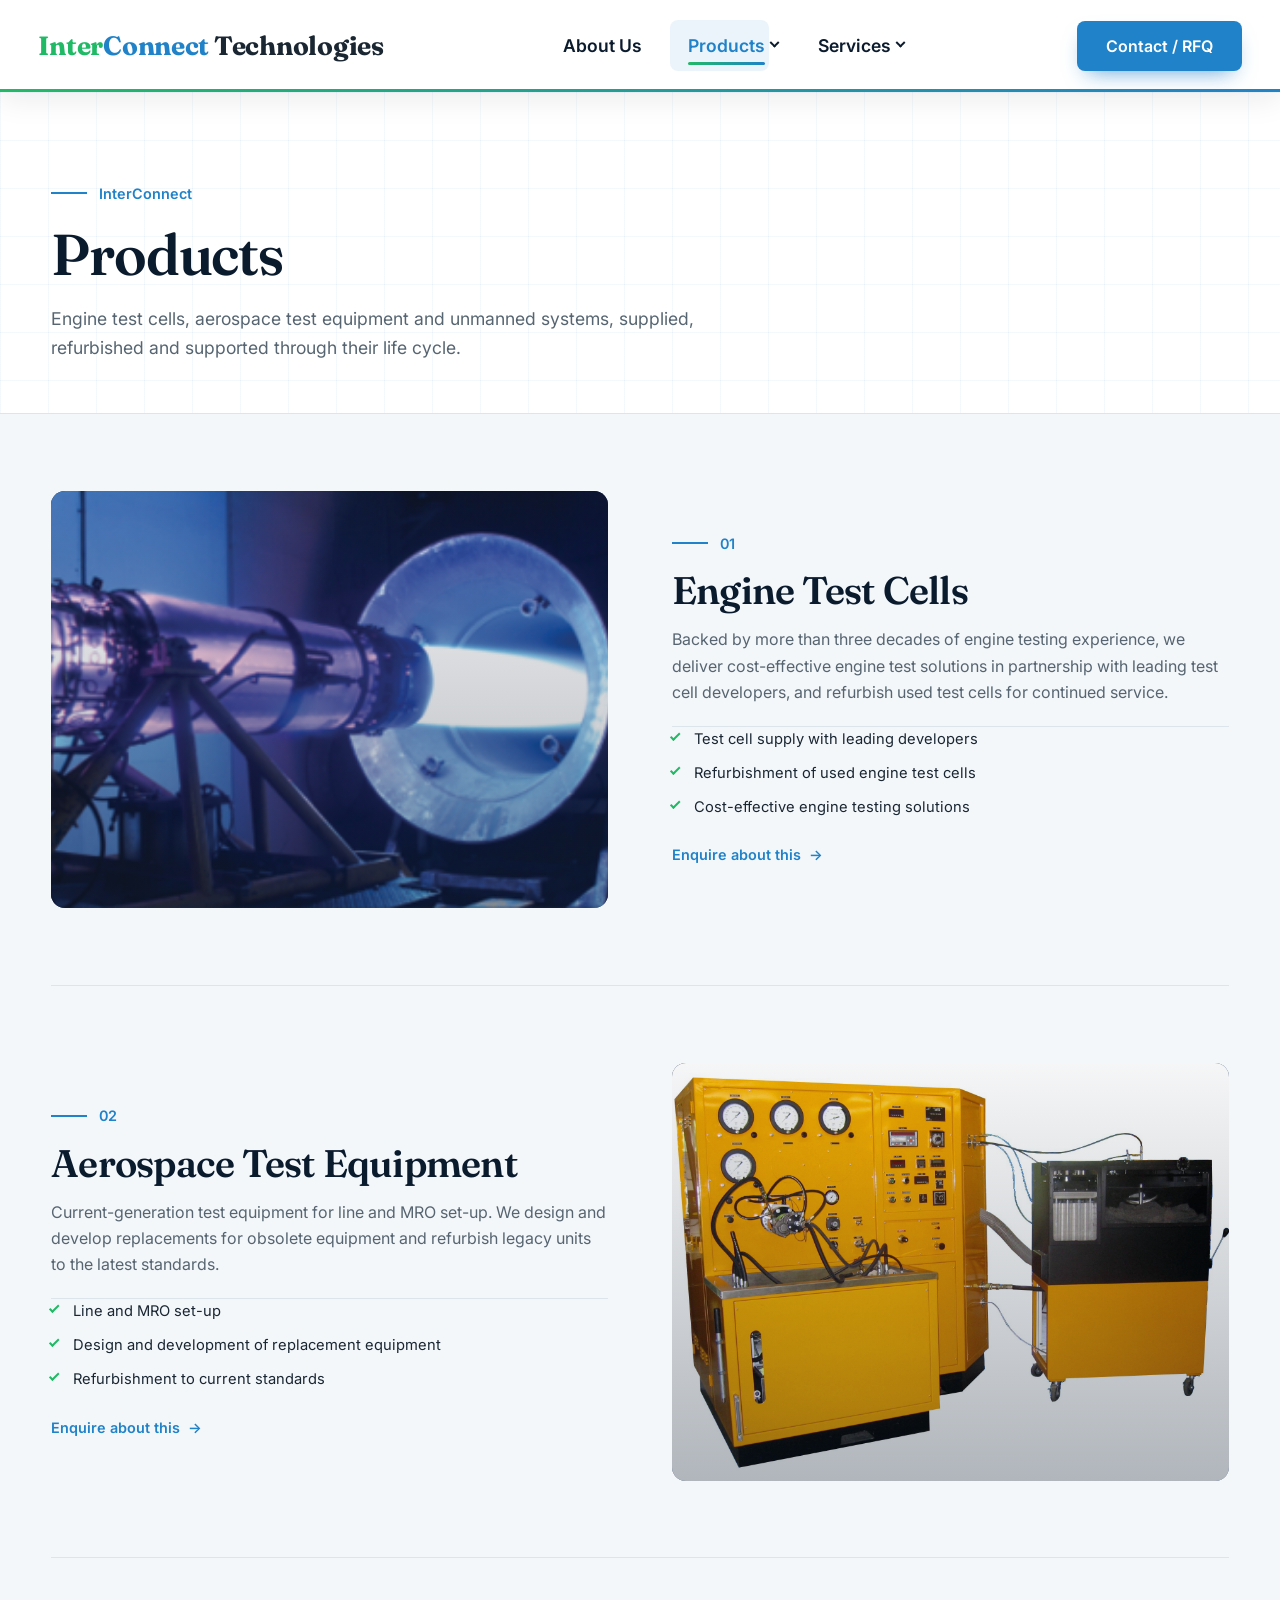
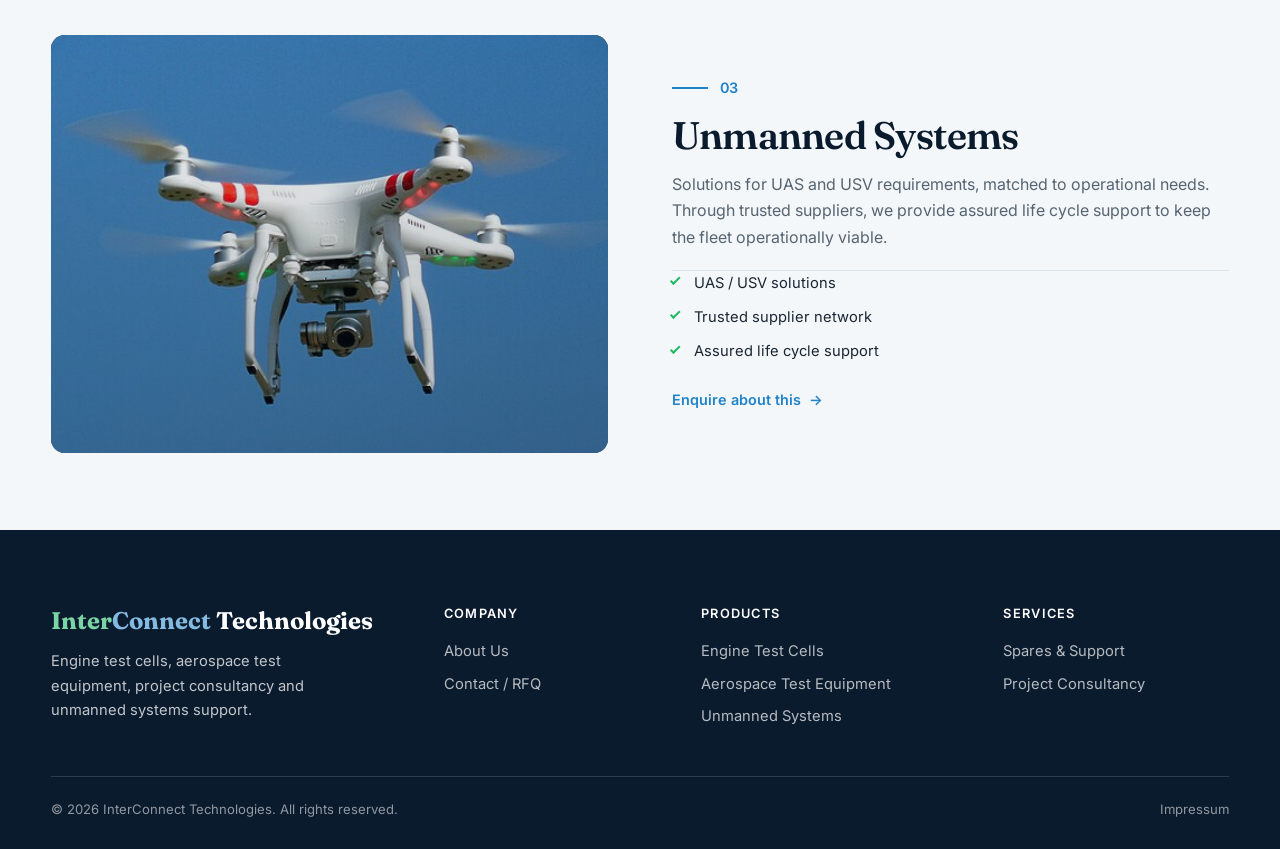
==== products.html @ e4dad448 "Initial commit" ====
<!DOCTYPE html>
<html lang="en">
<head>
    <meta charset="UTF-8">
    <meta name="viewport" content="width=device-width, initial-scale=1.0">
    <meta name="description" content="Engine test cells, aerospace test equipment and unmanned systems, supplied, refurbished and supported through their life cycle.">
    <meta name="theme-color" content="#2082c8">
    <title>Products | InterConnect Technologies</title>
    <script>document.documentElement.classList.add('js');</script>
    <link rel="preconnect" href="https://fonts.googleapis.com">
    <link rel="preconnect" href="https://fonts.gstatic.com" crossorigin>
    <link href="https://fonts.googleapis.com/css2?family=Fraunces:opsz,wght@9..144,500;9..144,600&family=Inter:wght@400;500;600;700&display=swap" rel="stylesheet">
    <link rel="stylesheet" href="css/style.css?v=15">
</head>
<body>
    <nav class="navbar" aria-label="Main">
        <div class="nav-container-full">
            <a href="index.html" class="logo-text"><span class="lg-i">Inter</span><span class="lg-c">Connect</span> Technologies</a>
            <ul class="nav-links" id="nav-links">
                <li><a href="about.html">About Us</a></li>
                <li class="has-sub"><a href="products.html" class="active" aria-current="page">Products</a><button class="sub-toggle" type="button" aria-expanded="false" aria-label="Products submenu"><i class="caret" aria-hidden="true"></i></button>
                    <ul class="sub-menu">
                        <li><a href="products.html#engine">Engine Test Cells</a></li>
                        <li><a href="products.html#equipment">Aerospace Test Equipment</a></li>
                        <li><a href="products.html#unmanned">Unmanned Systems</a></li>
                    </ul></li>
                <li class="has-sub"><a href="services.html">Services</a><button class="sub-toggle" type="button" aria-expanded="false" aria-label="Services submenu"><i class="caret" aria-hidden="true"></i></button>
                    <ul class="sub-menu">
                        <li><a href="services.html#spares">Spares &amp; Support</a></li>
                        <li><a href="services.html#consultancy">Project Consultancy</a></li>
                    </ul></li>
            </ul>
            <div class="nav-right"><a href="contact.html" class="btn btn-primary btn-nav">Contact / RFQ</a></div>
            <button class="nav-toggle" aria-label="Toggle menu" aria-expanded="false" aria-controls="nav-links"><span></span></button>
        </div>
    </nav>
    <header class="page-head"><div class="container">
        <p class="overline">InterConnect</p>
        <h1>Products</h1>
        <p>Engine test cells, aerospace test equipment and unmanned systems, supplied, refurbished and supported through their life cycle.</p>
    </div></header>
    <main>
    <section class="feature container reveal" id="engine">
        <div class="ph" data-label="Add image: Img/Engine Test Cell Pic 2.png"><img src="Img/Engine Test Cell Pic 2.png" alt="Engine Test Cells" onerror="this.style.display='none'"></div>
        <div>
            <p class="overline">01</p>
            <h2>Engine Test Cells</h2>
            <p>Backed by more than three decades of engine testing experience, we deliver cost-effective engine test solutions in partnership with leading test cell developers, and refurbish used test cells for continued service.</p>
            <ul class="card-list"><li>Test cell supply with leading developers</li><li>Refurbishment of used engine test cells</li><li>Cost-effective engine testing solutions</li></ul>
            <a class="card-link" href="contact.html?type=requirement&amp;area=Engine%20Test%20Cells">Enquire about this <span aria-hidden="true">&rarr;</span></a>
        </div>
    </section>
    <section class="feature container reveal" id="equipment">
        <div class="ph" data-label="Add image: Img/Fuel Tester- Staley.jpg"><img src="Img/Fuel Tester- Staley.jpg" alt="Aerospace Test Equipment" onerror="this.style.display='none'"></div>
        <div>
            <p class="overline">02</p>
            <h2>Aerospace Test Equipment</h2>
            <p>Current-generation test equipment for line and MRO set-up. We design and develop replacements for obsolete equipment and refurbish legacy units to the latest standards.</p>
            <ul class="card-list"><li>Line and MRO set-up</li><li>Design and development of replacement equipment</li><li>Refurbishment to current standards</li></ul>
            <a class="card-link" href="contact.html?type=requirement&amp;area=Aerospace%20Test%20Equipment">Enquire about this <span aria-hidden="true">&rarr;</span></a>
        </div>
    </section>
    <section class="feature container reveal" id="unmanned">
        <div class="ph" data-label="Add image: Img/Spying_quadcopter_(cropped).jpg"><img src="Img/Spying_quadcopter_(cropped).jpg" alt="Unmanned Systems" onerror="this.style.display='none'"></div>
        <div>
            <p class="overline">03</p>
            <h2>Unmanned Systems</h2>
            <p>Solutions for UAS and USV requirements, matched to operational needs. Through trusted suppliers, we provide assured life cycle support to keep the fleet operationally viable.</p>
            <ul class="card-list"><li>UAS / USV solutions</li><li>Trusted supplier network</li><li>Assured life cycle support</li></ul>
            <a class="card-link" href="contact.html?type=requirement&amp;area=Unmanned%20Systems%20%26%20Life%20Cycle">Enquire about this <span aria-hidden="true">&rarr;</span></a>
        </div>
    </section>
    </main>
    <footer class="site-footer">
        <div class="container foot-grid">
            <div class="foot-brand">
                <div class="footer-logo"><span class="lg-i">Inter</span><span class="lg-c">Connect</span> Technologies</div>
                <p>Engine test cells, aerospace test equipment, project consultancy and unmanned systems support.</p>
            </div>
            <div><h4>Company</h4><a href="about.html">About Us</a><a href="contact.html">Contact / RFQ</a></div>
            <div><h4>Products</h4><a href="products.html#engine">Engine Test Cells</a><a href="products.html#equipment">Aerospace Test Equipment</a><a href="products.html#unmanned">Unmanned Systems</a></div>
            <div><h4>Services</h4><a href="services.html#spares">Spares &amp; Support</a><a href="services.html#consultancy">Project Consultancy</a></div>
        </div>
        <div class="container foot-base">
            <p class="copyright">&copy; <span id="year"></span> InterConnect Technologies. All rights reserved.</p>
            <a href="#">Impressum</a>
        </div>
    </footer>
    <script src="js/script.js?v=8"></script>
</body>
</html>
---- css/style.css ----
:root {
  --teal: #2082c8;
  --green: #20ba66;
  --green-lt: #79d5a3;
  --blue-lt: #84bae0;
  --teal-dark: #175d90;
  --ink: #0b1b2e;
  --ink-2: #1b3550;
  --text: #1a2733;
  --muted: #566571;
  --line: #dde5ec;
  --paper: #f4f7fa;
  --white: #fff;
  --ease: cubic-bezier(.2, .7, .2, 1);
  --nav-h: 84px;
}
*, *::before, *::after { margin: 0; padding: 0; box-sizing: border-box; }
html { scroll-behavior: smooth; }
body {
  font-family: 'Inter', system-ui, sans-serif;
  color: var(--text); background: var(--paper);
  line-height: 1.65; overflow-x: hidden; -webkit-font-smoothing: antialiased;
}
h1, h2, h3 { font-family: 'Fraunces', Georgia, serif; font-weight: 600; line-height: 1.12; letter-spacing: -.02em; }
img { max-width: 100%; display: block; }
a { color: inherit; }
:focus-visible { outline: 2px solid var(--teal); outline-offset: 3px; border-radius: 4px; }
[id] { scroll-margin-top: calc(var(--nav-h) + 16px); }
.container { width: min(92%, 1240px); margin-inline: auto; }
.text-center { text-align: center; }
.justify-center { justify-content: center; }

/* Loader (pure CSS exit, works without JS) */
#startup-loader {
  position: fixed; inset: 0; z-index: 9999; background: var(--ink);
  display: grid; place-items: center;
  animation: loaderOut .7s var(--ease) 1.5s forwards;
}
.loader-content { text-align: center; padding: 0 20px; }
.loader-logo { font-size: clamp(1.5rem, 4vw, 2.1rem); color: #fff; margin-bottom: 22px; animation: fadeIn .8s ease both; }
.loader-logo span { color: #84bae0; }
.progress-bar { width: min(220px, 60vw); height: 2px; background: rgba(255,255,255,.15); margin: 0 auto; overflow: hidden; }
.progress { height: 100%; width: 0; background: #84bae0; animation: load 1.4s var(--ease) forwards; }
@keyframes load { to { width: 100%; } }
@keyframes loaderOut { to { opacity: 0; visibility: hidden; } }
@keyframes fadeIn { from { opacity: 0; } to { opacity: 1; } }
@keyframes rise { from { opacity: 0; transform: translateY(28px); } to { opacity: 1; transform: none; } }

/* Hero load sequence: the one orchestrated moment */
.rise { opacity: 0; animation: rise .9s var(--ease) forwards; animation-delay: calc(.1s + var(--d, 0s)); }
.navbar.rise { animation-name: fadeIn; }

/* Scroll reveal */
.js .reveal { opacity: 0; transform: translateY(24px); transition: opacity .8s var(--ease), transform .8s var(--ease); }
.js .reveal.active { opacity: 1; transform: none; }
.js .reveal.delay-1 { transition-delay: .12s; }

/* Buttons */
.btn {
  display: inline-flex; align-items: center; justify-content: center; gap: 8px;
  padding: 13px 26px; font: 600 .92rem 'Inter', sans-serif; text-decoration: none;
  border-radius: 8px; border: 1px solid transparent; cursor: pointer;
  transition: background .25s, color .25s, border-color .25s, transform .25s var(--ease);
}
.btn:hover { transform: translateY(-2px); }
.btn-primary { background: var(--teal); color: #fff; }
.btn-primary:hover { background: var(--teal-dark); }
.btn-secondary { background: transparent; color: var(--ink); border-color: #b9c5d0; }
.btn-secondary:hover { border-color: var(--teal); color: var(--teal); }
.btn-light { background: #fff; color: var(--ink); }
.btn-light:hover { background: #e8f2f9; }
.btn-ghost { background: transparent; color: #fff; border-color: rgba(255,255,255,.4); }
.btn-ghost:hover { border-color: #fff; }

/* Navbar */
.navbar {
  position: sticky; top: 0; z-index: 100; height: var(--nav-h);
  background: rgba(255,255,255,.82); backdrop-filter: saturate(160%) blur(14px);
  -webkit-backdrop-filter: saturate(160%) blur(14px);
  border-bottom: 1px solid transparent; transition: border-color .3s, box-shadow .3s;
}
.navbar.scrolled { border-color: var(--line); box-shadow: 0 6px 24px rgba(11,27,46,.06); }
.nav-container-full { height: 100%; display: flex; align-items: center; justify-content: space-between; gap: 24px; padding: 0 clamp(20px, 3vw, 44px); }
.logo-text { font: 700 1.65rem 'Fraunces', Georgia, serif; text-decoration: none; letter-spacing: -.01em; white-space: nowrap; }
.logo-accent { color: var(--teal); }
.nav-links { display: flex; list-style: none; gap: 4px; }
.nav-links a {
  display: block; padding: 8px 14px; font-size: .88rem; font-weight: 500; color: var(--muted);
  text-decoration: none; border-radius: 8px; position: relative; white-space: nowrap; transition: color .25s, background .25s;
}
.nav-links a:hover { color: var(--ink); background: rgba(32,130,200,.07); }
.nav-links a.active { color: var(--teal); }
.nav-links a.active::after { content: ""; position: absolute; left: 14px; right: 14px; bottom: 2px; height: 2px; background: var(--teal); border-radius: 2px; }
.btn-nav { padding: 10px 20px; font-size: .85rem; white-space: nowrap; }
.nav-toggle { display: none; width: 44px; height: 44px; background: none; border: 1px solid var(--line); border-radius: 8px; cursor: pointer; place-items: center; }
.nav-toggle span, .nav-toggle span::before, .nav-toggle span::after { display: block; width: 18px; height: 2px; background: var(--ink); border-radius: 2px; transition: transform .3s var(--ease), background .3s; }
.nav-toggle span { position: relative; }
.nav-toggle span::before, .nav-toggle span::after { content: ""; position: absolute; left: 0; }
.nav-toggle span::before { top: -6px; }
.nav-toggle span::after { top: 6px; }
.nav-toggle[aria-expanded="true"] span { background: transparent; }
.nav-toggle[aria-expanded="true"] span::before { transform: translateY(6px) rotate(45deg); }
.nav-toggle[aria-expanded="true"] span::after { transform: translateY(-6px) rotate(-45deg); }

/* Image placeholders (a real image covers them once added) */
.ph { position: relative; overflow: hidden; background: linear-gradient(135deg, #0d1e33, #1d3f63); }
.ph::before {
  content: attr(data-label); position: absolute; inset: 0; display: grid; place-items: center; padding: 16px;
  color: rgba(255,255,255,.5); font-size: .8rem; text-align: center;
  background-image: linear-gradient(rgba(255,255,255,.06) 1px, transparent 1px), linear-gradient(90deg, rgba(255,255,255,.06) 1px, transparent 1px);
  background-size: 32px 32px;
}
.ph img { position: absolute; inset: 0; width: 100%; height: 100%; object-fit: cover; transition: transform .8s var(--ease); }

/* Hero */
.hero {
  padding: clamp(48px, 7vw, 100px) 0 clamp(56px, 8vw, 110px);
  background:
    linear-gradient(rgba(32,130,200,.05) 1px, transparent 1px) 0 0 / 48px 48px,
    linear-gradient(90deg, rgba(32,130,200,.05) 1px, transparent 1px) 0 0 / 48px 48px,
    var(--white);
  border-bottom: 1px solid var(--line);
}
.hero-split { display: grid; grid-template-columns: 1.05fr .95fr; gap: clamp(32px, 5vw, 80px); align-items: center; }
.overline { color: var(--teal); font-size: .9rem; font-weight: 600; margin-bottom: 18px; display: flex; align-items: center; gap: 12px; }
.overline::before { content: ""; width: 36px; height: 2px; background: var(--teal); }
.hero-text h1 { font-size: clamp(2.3rem, 1.1rem + 3.6vw, 3.8rem); color: var(--ink); margin-bottom: 24px; }
.hero-desc { font-size: clamp(1.02rem, .95rem + .3vw, 1.2rem); color: var(--muted); max-width: 54ch; margin-bottom: 28px; }
.stats-grid { display: grid; grid-template-columns: 1fr 1fr; border: 1px solid var(--line); border-radius: 12px; background: rgba(255,255,255,.8); margin-bottom: 40px; max-width: 520px; }
.stat-item { padding: 20px 24px; }
.stat-item + .stat-item { border-left: 1px solid var(--line); }
.stat-number { display: block; font: 600 2.2rem/1 'Fraunces', Georgia, serif; color: var(--teal); margin-bottom: 8px; }
.stat-number small { font: 500 .95rem 'Inter', sans-serif; color: var(--muted); margin-left: 4px; }
.stat-text { font-size: .88rem; color: var(--muted); line-height: 1.4; display: block; }
.hero-tagline { color: var(--teal); font-weight: 600; font-size: .95rem; margin-bottom: 16px; }
.hero-points { list-style: none; display: grid; gap: 14px; max-width: 58ch; margin-bottom: 40px; font-size: .96rem; line-height: 1.55; color: var(--text); }
.hero-points li { position: relative; padding-left: 22px; }
.hero-points li::before { content: ""; position: absolute; left: 1px; top: .62em; width: 6px; height: 6px; border-top: 2px solid var(--teal); border-right: 2px solid var(--teal); transform: rotate(45deg); }
.hero-cta { display: flex; flex-wrap: wrap; gap: 12px; }

.hero-img-wrapper { aspect-ratio: 4 / 4.4; border-radius: 6px; box-shadow: 0 30px 60px -20px rgba(11,27,46,.35); }
.hero-img-wrapper::after { /* offset outline frame */
  content: ""; position: absolute; inset: 14px; border: 1px solid rgba(255,255,255,.35); border-radius: 2px; pointer-events: none; z-index: 2;
}
.hero-img-wrapper:hover img { transform: scale(1.04); }
.img-overlay-badge {
  position: absolute; left: 28px; bottom: 28px; z-index: 3; padding: 8px 14px; border-radius: 6px;
  background: rgba(11,27,46,.8); backdrop-filter: blur(8px); color: #fff; font-size: .82rem; font-weight: 500;
}

/* Business areas */
.business-areas { padding: clamp(64px, 9vw, 120px) 0; }
.section-header { max-width: 720px; margin-bottom: clamp(36px, 5vw, 64px); }
.section-header h2 { font-size: clamp(1.9rem, 1.2rem + 2.4vw, 3rem); color: var(--ink); margin-bottom: 18px; }
.section-header p { color: var(--muted); font-size: 1.05rem; max-width: 62ch; }

.card-grid { display: grid; grid-template-columns: repeat(auto-fit, minmax(min(100%, 420px), 1fr)); gap: clamp(20px, 2.4vw, 32px); }
.card {
  background: var(--white); border: 1px solid var(--line); border-radius: 14px; overflow: hidden;
  display: flex; flex-direction: column;
  transition: transform .45s var(--ease), box-shadow .45s var(--ease), border-color .3s;
}
.card:hover { transform: translateY(-8px); box-shadow: 0 28px 50px -22px rgba(11,27,46,.28); border-color: rgba(32,130,200,.35); }
.card .ph { aspect-ratio: 16 / 9; }
.card:hover .ph img { transform: scale(1.06); }
.card-body { padding: clamp(24px, 3vw, 36px); display: flex; flex-direction: column; flex-grow: 1; }
.card-top { display: flex; justify-content: space-between; align-items: center; margin-bottom: 18px; }
.card .icon { width: 44px; height: 44px; display: grid; place-items: center; border-radius: 10px; background: rgba(32,130,200,.09); color: var(--teal); font-size: 1.3rem; }
.card .arrow { color: var(--muted); font-size: 1.3rem; transition: transform .35s var(--ease), color .3s; }
.card:hover .arrow { transform: translateX(6px); color: var(--teal); }
.card h3 { font-size: 1.45rem; margin-bottom: 12px; color: var(--ink); }
.card p { color: var(--muted); font-size: .98rem; }

.card-list { margin-top: auto; padding-top: 20px; list-style: none; display: grid; gap: 8px; color: #fff; font-size: .92rem; }
.card-list li { position: relative; padding-left: 22px; }
.card-list li::before { content: ""; position: absolute; left: 0; top: .55em; width: 10px; height: 5px; border-left: 2px solid #fff; border-bottom: 2px solid #fff; transform: rotate(-45deg) translateY(-50%); }

/* Team */
.team-section { padding: clamp(64px, 8vw, 110px) 0; background: var(--white); border-block: 1px solid var(--line); }
.team-section h2 { font-size: clamp(1.9rem, 1.2rem + 2vw, 2.6rem); color: var(--ink); text-align: center; margin-bottom: clamp(32px, 4vw, 56px); }
.team-grid { display: grid; grid-template-columns: repeat(auto-fit, minmax(min(100%, 340px), 1fr)); gap: 24px; max-width: 900px; margin: 0 auto; }
.team-member { padding: 32px; border: 1px solid var(--line); border-radius: 14px; background: var(--paper); transition: border-color .3s, transform .4s var(--ease); }
.team-member:hover { border-color: rgba(32,130,200,.4); transform: translateY(-4px); }
.avatar { width: 64px; height: 64px; border-radius: 50%; display: grid; place-items: center; margin-bottom: 20px; background: var(--ink); color: #fff; font: 600 1.2rem 'Fraunces', Georgia, serif; }
.team-member h3 { font-size: 1.35rem; color: var(--ink); }
.team-member h4 { font: 600 .92rem 'Inter', sans-serif; color: var(--teal); margin: 4px 0 14px; letter-spacing: 0; }
.team-member p { color: var(--muted); font-size: .96rem; }

/* Bottom CTA */
.bottom-cta { padding: clamp(56px, 8vw, 110px) 0; }
.cta-panel {
  background: var(--ink); color: #fff; border-radius: 20px; padding: clamp(40px, 7vw, 88px) clamp(24px, 5vw, 64px);
  position: relative; overflow: hidden;
}
.cta-panel::before { content: ""; position: absolute; width: 520px; height: 520px; right: -160px; top: -200px; border-radius: 50%; border: 1px solid rgba(132,186,224,.25); box-shadow: 0 0 0 60px rgba(132,186,224,.04), 0 0 0 120px rgba(132,186,224,.03); }
.cta-panel > * { position: relative; }
.bottom-cta h2 { font-size: clamp(1.9rem, 1.2rem + 2.8vw, 3.2rem); margin-bottom: 20px; }
.bottom-cta p { max-width: 60ch; margin: 0 auto 36px; color: rgba(255,255,255,.72); font-size: 1.05rem; }

/* Footer */
footer { padding: 36px 0; background: var(--white); border-top: 1px solid var(--line); }
.footer-content { display: flex; flex-wrap: wrap; justify-content: space-between; align-items: center; gap: 20px; }
.footer-logo { font: 700 1.1rem 'Fraunces', Georgia, serif; margin-bottom: 6px; }
.copyright { font-size: .82rem; color: var(--muted); }
.footer-right { display: flex; gap: 24px; }
.footer-right a { font-size: .85rem; font-weight: 500; color: var(--muted); text-decoration: none; transition: color .25s; }
.footer-right a:hover { color: var(--teal); }

/* Responsive */
@media (max-width: 1120px) {
  .nav-toggle { display: grid; }
  .nav-right { display: none; }
  .nav-container-full { justify-content: space-between; }
  .nav-links {
    position: absolute; top: var(--nav-h); left: 0; right: 0; flex-direction: column; gap: 2px; padding: 12px 20px 20px;
    background: rgba(255,255,255,.98); border-bottom: 1px solid var(--line); box-shadow: 0 20px 30px rgba(11,27,46,.08);
    opacity: 0; visibility: hidden; transform: translateY(-8px); transition: opacity .3s, transform .3s var(--ease), visibility .3s;
  }
  .nav-links.open { opacity: 1; visibility: visible; transform: none; }
  .nav-links a { padding: 14px 12px; font-size: 1rem; }
  .nav-links a.active::after { display: none; }
  .nav-links a.active { background: rgba(32,130,200,.08); }
}
@media (max-width: 900px) {
  .hero-split { grid-template-columns: 1fr; }
  .hero-img-wrapper { aspect-ratio: 16 / 11; }
}
@media (max-width: 520px) {
  .stat-item { padding: 16px; }
  .stat-number { font-size: 1.8rem; }
  .hero-cta .btn, .cta-panel .btn { width: 100%; }
  .footer-content { flex-direction: column; align-items: flex-start; }
}
@media (prefers-reduced-motion: reduce) {
  *, *::before, *::after { animation-duration: .01ms !important; animation-delay: 0s !important; transition-duration: .01ms !important; scroll-behavior: auto !important; }
}
/* Contact / RFQ page */
.contact-page { padding: clamp(40px, 6vw, 88px) 0 clamp(56px, 8vw, 110px); background: linear-gradient(rgba(32,130,200,.05) 1px, transparent 1px) 0 0 / 48px 48px, linear-gradient(90deg, rgba(32,130,200,.05) 1px, transparent 1px) 0 0 / 48px 48px, var(--white); }
.contact-wrap { display: grid; grid-template-columns: .8fr 1.2fr; gap: clamp(28px, 5vw, 72px); align-items: start; }
.contact-intro { position: sticky; top: calc(var(--nav-h) + 32px); }
.contact-intro h1 { font-size: clamp(2rem, 1.2rem + 2.8vw, 3.1rem); color: var(--ink); margin-bottom: 20px; }
.contact-intro p { color: var(--muted); margin-bottom: 20px; max-width: 46ch; }
.contact-intro .hero-points { margin-bottom: 0; }
.form-card { background: var(--white); border: 1px solid var(--line); border-radius: 16px; padding: clamp(22px, 4vw, 40px); box-shadow: 0 30px 60px -30px rgba(11,27,46,.25); }
.type-switch { display: grid; grid-template-columns: 1fr 1fr; gap: 6px; padding: 5px; background: var(--paper); border: 1px solid var(--line); border-radius: 10px; margin-bottom: 26px; }
.type-switch input { position: absolute; opacity: 0; pointer-events: none; }
.type-switch label { text-align: center; padding: 11px 8px; border-radius: 7px; font-weight: 600; font-size: .9rem; color: var(--muted); cursor: pointer; transition: background .25s, color .25s; }
.type-switch input:checked + label { background: var(--teal); color: #fff; }
.type-switch input:focus-visible + label { outline: 2px solid var(--teal); outline-offset: 2px; }
.form-grid { display: grid; grid-template-columns: 1fr 1fr; gap: 18px; }
.field { display: flex; flex-direction: column; gap: 6px; }
.field.full { grid-column: 1 / -1; }
.field label { font-size: .85rem; font-weight: 600; color: var(--ink); }
.field input, .field select, .field textarea { font: inherit; font-size: .95rem; padding: 11px 13px; border: 1px solid #b9c5d0; border-radius: 8px; background: #fff; color: var(--text); transition: border-color .2s, box-shadow .2s; }
.field textarea { min-height: 120px; resize: vertical; }
.field input:focus, .field select:focus, .field textarea:focus { outline: none; border-color: var(--teal); box-shadow: 0 0 0 3px rgba(32,130,200,.15); }
.field.invalid input, .field.invalid select, .field.invalid textarea { border-color: #b3261e; }
.err { color: #b3261e; font-size: .8rem; }
[hidden] { display: none !important; }
.hp { position: absolute; left: -9999px; }
.consent { display: flex; gap: 10px; align-items: flex-start; font-size: .85rem; color: var(--muted); }
.consent input { margin-top: 4px; accent-color: var(--teal); }
.form-actions { margin-top: 24px; display: flex; flex-wrap: wrap; gap: 14px; align-items: center; }
.btn[disabled] { opacity: .6; cursor: progress; transform: none; }
.form-status { margin-top: 18px; font-size: .92rem; }
.form-status.error { color: #b3261e; }
.form-status a { color: var(--teal); font-weight: 600; }
.form-success { text-align: center; padding: 24px 0; }
.form-success h2 { font-size: 1.8rem; color: var(--ink); margin-bottom: 12px; }
.form-success p { color: var(--muted); margin-bottom: 24px; }
@media (max-width: 900px) { .contact-wrap { grid-template-columns: 1fr; } .contact-intro { position: static; } }
@media (max-width: 560px) { .form-grid { grid-template-columns: 1fr; } .form-actions .btn { width: 100%; } }

/* Business cards: refined */
.card { border-radius: 16px; }
.card:hover { transform: translateY(-6px); }
.card .ph { aspect-ratio: 16 / 8; }
.card-body { padding: clamp(24px, 3vw, 34px); }
.card-top { margin-bottom: 22px; }
.card .icon { width: 50px; height: 50px; border-radius: 12px; transition: background .3s, color .3s, transform .4s var(--ease); }
.card:hover .icon { transform: rotate(-6deg); }
.card-num { font: 600 .85rem 'Fraunces', Georgia, serif; letter-spacing: .12em; color: #9aabae; }
.card h3 { font-size: 1.5rem; margin-bottom: 12px; }
.card p { margin-bottom: 24px; line-height: 1.65; }
.card-list { margin-top: auto; padding-top: 20px; border-top: 1px solid var(--line); gap: 10px; }
.card-link { display: inline-flex; align-items: center; gap: 8px; margin-top: 24px; font-size: .9rem; font-weight: 600; color: var(--teal); text-decoration: none; align-self: flex-start; }
.card-link span { transition: transform .35s var(--ease); }
.card-link:hover span { transform: translateX(5px); }
.card-link:hover { text-decoration: underline; text-underline-offset: 4px; }

/* Cards: any card turns teal on hover / keyboard focus */
.card .card-list { color: var(--text); transition: color .4s var(--ease), border-color .4s var(--ease); }
.card .card-list li::before { border-color: var(--green); transition: border-color .4s var(--ease); }
.card h3, .card p, .card .card-num, .card .card-link { transition: color .4s var(--ease); }
.card .icon { transition: background-color .4s var(--ease), color .4s var(--ease), transform .5s var(--ease); }
.card .ph::after { content: ""; position: absolute; inset: 0; z-index: 1; pointer-events: none; opacity: 0; transition: opacity .5s var(--ease); background: linear-gradient(to top, rgba(32,130,200,.55), transparent 65%); }
/* lift uses "translate" so it never fights the scroll-reveal "transform" */
.card, .js .card.reveal { transition: opacity .8s var(--ease), transform .8s var(--ease), translate .5s var(--ease), background-color .45s var(--ease), border-color .45s var(--ease), box-shadow .55s var(--ease); transition-delay: 0s; }
.js .card.reveal.delay-1 { transition-delay: .12s, .12s, 0s, 0s, 0s, 0s; }
.card:is(:hover, :focus-within) { transform: none; translate: 0 -8px; background: var(--teal); border-color: var(--teal); box-shadow: 0 32px 50px -26px rgba(32,130,200,.6); }
.card:is(:hover, :focus-within) .ph::after { opacity: 1; }
.card:is(:hover, :focus-within) h3, .card:is(:hover, :focus-within) .card-link { color: #fff; }
.card:is(:hover, :focus-within) p { color: rgba(255,255,255,.88); }
.card:is(:hover, :focus-within) .card-num { color: rgba(255,255,255,.6); }
.card:is(:hover, :focus-within) .icon { background: rgba(255,255,255,.16); color: #fff; }
.card:is(:hover, :focus-within) .card-list { color: #fff; border-color: rgba(255,255,255,.22); }
.card:is(:hover, :focus-within) .card-list li::before { border-color: #fff; }

/* Landing page */
.landing { background: var(--ink); }
.stage { min-height: calc(100vh - var(--nav-h)); display: flex; flex-direction: column; align-items: center; justify-content: center; gap: 20px; padding: 48px 0 64px; text-align: center; background: radial-gradient(60% 50% at 50% 0%, rgba(32,130,200,.35), transparent 70%), linear-gradient(rgba(255,255,255,.04) 1px, transparent 1px) 0 0 / 48px 48px, linear-gradient(90deg, rgba(255,255,255,.04) 1px, transparent 1px) 0 0 / 48px 48px; }
.stage-logo { font-size: clamp(2.4rem, 1rem + 5.6vw, 5.6rem); color: #fff; max-width: 16ch; }
.stage-logo .lg-i { color: var(--green-lt); } .stage-logo .lg-c { color: var(--blue-lt); }
.stage-tag { color: rgba(255,255,255,.7); font-size: clamp(1rem, .9rem + .4vw, 1.25rem); margin-bottom: 20px; }
.stage-imgs { display: grid; grid-template-columns: 1fr 1fr; gap: 20px; width: min(92%, 1000px); }
.stage-imgs .ph { aspect-ratio: 16 / 10; border-radius: 12px; box-shadow: 0 30px 60px -24px rgba(0,0,0,.6); }
@media (max-width: 640px) { .stage-imgs { grid-template-columns: 1fr; } }
/* Products / Services pages */
.page-head { padding: clamp(48px, 7vw, 96px) 0 clamp(32px, 4vw, 56px); background: linear-gradient(rgba(32,130,200,.05) 1px, transparent 1px) 0 0 / 48px 48px, linear-gradient(90deg, rgba(32,130,200,.05) 1px, transparent 1px) 0 0 / 48px 48px, var(--white); border-bottom: 1px solid var(--line); }
.page-head h1 { font-size: clamp(2.2rem, 1.1rem + 3.4vw, 3.6rem); color: var(--ink); margin-bottom: 16px; }
.page-head p:not(.overline) { color: var(--muted); font-size: 1.1rem; max-width: 60ch; }
.feature { display: grid; grid-template-columns: 1fr 1fr; gap: clamp(24px, 5vw, 72px); align-items: center; padding-block: clamp(40px, 6vw, 80px); }
.feature + .feature { border-top: 1px solid var(--line); }
.feature:nth-of-type(even) .ph { order: 2; }
.feature .ph { aspect-ratio: 4 / 3; border-radius: 14px; }
.feature .overline { margin-bottom: 14px; }
.feature h2 { font-size: clamp(1.7rem, 1.2rem + 1.8vw, 2.4rem); color: var(--ink); margin-bottom: 14px; }
.feature p:not(.overline) { color: var(--muted); }
.feature .card-list { color: var(--text); margin-top: 20px; padding-top: 0; }
.feature .card-list li::before { border-color: var(--green); }
@media (max-width: 800px) { .feature { grid-template-columns: 1fr; } .feature:nth-of-type(even) .ph { order: 0; } }

/* Brand wordmark */
.lg-i { color: var(--green); } .lg-c { color: var(--teal); }
.footer-logo .lg-i, .footer-logo .lg-c { font-weight: 700; }
/* More noticeable top menu */
.navbar { background: rgba(255,255,255,.96); border-bottom: 1px solid var(--line); box-shadow: 0 8px 28px rgba(11,27,46,.08); }
.navbar::after { content: ""; position: absolute; left: 0; right: 0; bottom: -1px; height: 3px; background: linear-gradient(90deg, var(--green), var(--teal)); }
.nav-links { gap: 6px; }
.nav-links a { padding: 11px 18px; font-size: 1.02rem; font-weight: 600; color: var(--ink); }
.nav-links a:hover { color: var(--teal); background: rgba(32,130,200,.09); }
.nav-links a.active { color: var(--teal); background: rgba(32,130,200,.09); }
.nav-links a.active::after { left: 18px; right: 18px; bottom: 3px; background: var(--green); }
.sub-menu a { font-size: .95rem; font-weight: 500; }
.btn-nav { padding: 12px 24px; font-size: .95rem; }
@media (max-width: 1120px) { .nav-links a.active::after { display: none; } }
/* Landing: images sit lower */
.stage-imgs { margin-top: clamp(40px, 8vh, 96px); }

/* Dropdown menu (rebuilt) */
.nav-links { align-self: stretch; }
.nav-links > li { display: flex; align-items: center; }
.has-sub { position: relative; border-radius: 8px; transition: background-color .25s; }
.has-sub:hover { background: rgba(32,130,200,.09); }
.has-sub > a { padding-right: 4px; }
.has-sub > a:hover { background: none; }
.sub-toggle { background: none; border: 0; cursor: pointer; color: var(--ink); padding: 12px 12px 12px 2px; display: grid; place-items: center; }
.caret { display: block; width: 7px; height: 7px; border-right: 2px solid currentColor; border-bottom: 2px solid currentColor; transform: rotate(45deg) translate(-2px,-2px); transition: transform .3s var(--ease); }
.has-sub:is(:hover, .open, :has(:focus-visible)) .caret { transform: rotate(225deg) translate(-2px,-2px); color: var(--teal); }
.sub-menu { position: absolute; top: 100%; left: 0; z-index: 2; min-width: 260px; list-style: none; padding: 8px; background: #fff; border: 1px solid var(--line); border-top: 0; border-radius: 0 0 14px 14px; box-shadow: 0 24px 40px -16px rgba(11,27,46,.3); opacity: 0; visibility: hidden; translate: 0 10px; transition: opacity .25s var(--ease), translate .3s var(--ease), visibility .25s; }
.has-sub:is(:hover, .open, :has(:focus-visible)) .sub-menu { opacity: 1; visibility: visible; translate: none; }
.sub-menu a { font-size: .95rem; font-weight: 500; }
.sub-menu a:hover { padding-left: 22px; }
.sub-menu a { transition: color .25s, background .25s, padding .25s var(--ease); }
@media (max-width: 1120px) {
  .nav-links { max-height: calc(100vh - var(--nav-h)); overflow-y: auto; align-self: auto; }
  .nav-links > li { flex-wrap: wrap; }
  .has-sub > a { flex: 1; }
  .sub-toggle { width: 48px; height: 48px; padding: 0; }
  .sub-menu { position: static; display: none; flex-basis: 100%; min-width: 0; padding: 0 0 6px 16px; border: 0; box-shadow: none; background: none; opacity: 1; visibility: visible; translate: none; }
  .has-sub.open .sub-menu { display: block; }
  .sub-menu a:hover { padding-left: 12px; }
}
/* Landing: content sits lower */
.stage { justify-content: flex-start; padding: clamp(80px, 15vh, 170px) 0 90px; }
.stage-imgs { margin-top: clamp(56px, 11vh, 130px); }

/* Landing images: gentle cursor-follow */
.stage-imgs { grid-template-columns: repeat(4, 1fr); width: min(92%, 1240px); gap: 20px; }
.stage-imgs .ph { aspect-ratio: 4 / 3; will-change: transform; transform: perspective(1000px) rotateX(var(--rx, 0deg)) rotateY(var(--ry, 0deg)) translateY(var(--ty, 0px)); transition: transform .7s var(--ease), box-shadow .6s var(--ease), opacity .6s var(--ease); }
.stage-imgs .ph img { transform: translate(var(--px, 0px), var(--py, 0px)) scale(1.05); transition: transform .9s var(--ease); }
@media (hover: hover) {
  .stage-imgs .ph:hover { --ty: -3px; box-shadow: 0 34px 60px -28px rgba(0,0,0,.6); }
  .stage-imgs:has(.ph:hover) .ph:not(:hover) { opacity: .8; }
}
@media (max-width: 900px) { .stage-imgs { grid-template-columns: 1fr 1fr; } }
@media (max-width: 520px) { .stage-imgs { grid-template-columns: 1fr; } }

/* Home: hero, pillars, gallery, stats, process */
.hero-full { position: relative; isolation: isolate; display: flex; align-items: center; text-align: center; min-height: min(90vh, 880px); padding: clamp(80px, 15vh, 170px) 0 clamp(150px, 20vh, 220px); background: var(--ink); }
.hero-bg { position: absolute; inset: 0; z-index: -1; }
.hero-bg::after { content: ""; position: absolute; inset: 0; z-index: 1; background: linear-gradient(180deg, rgba(11,27,46,.6), rgba(11,27,46,.85)); }
.hero-inner { display: flex; flex-direction: column; align-items: center; gap: 22px; }
.hero-inner .stage-logo { max-width: 16ch; }
.hero-inner .stage-tag { margin-bottom: 8px; }
.pillars { position: relative; z-index: 3; display: grid; grid-template-columns: repeat(3, 1fr); margin-top: -110px; box-shadow: 0 34px 60px -30px rgba(0,0,0,.5); }
.pillar { padding: clamp(28px, 3vw, 40px); text-align: center; text-decoration: none; color: #fff; background: var(--teal); display: flex; flex-direction: column; align-items: center; transition: translate .5s var(--ease); }
.pillar:first-child { background: #fff; color: var(--ink); }
.pillar:last-child { background: var(--ink-2); }
.pillar:hover { translate: 0 -5px; }
.pillar h3 { font-size: 1.5rem; margin-bottom: 12px; }
.pillar p { font-size: .96rem; opacity: .9; }
.pill { margin-top: auto; padding: 10px 26px; border-radius: 999px; background: #fff; color: var(--ink); font-weight: 600; font-size: .88rem; }
.pillar p + .pill { margin-top: 22px; }
.pillar:first-child .pill { background: var(--teal); color: #fff; }
.gallery, .process { padding: clamp(64px, 9vw, 120px) 0; }
.gallery .stage-imgs { margin-top: 0; }
.section-head-c { text-align: center; max-width: 720px; margin: 0 auto clamp(32px, 5vw, 56px); padding-inline: 4%; }
.section-head-c h2 { font-size: clamp(1.9rem, 1.2rem + 2.4vw, 3rem); color: var(--ink); }
.section-head-c .overline { margin-bottom: 14px; }
.stage-imgs .ph::after, .feature .ph::after { content: ""; position: absolute; inset: 0; z-index: 1; pointer-events: none; background: linear-gradient(180deg, rgba(11,27,46,.04), rgba(11,27,46,.32)); }
.stats-band { background: linear-gradient(135deg, var(--teal-dark), var(--ink-2)); color: #fff; padding: clamp(48px, 7vw, 88px) 0; }
.stats-row { display: grid; grid-template-columns: repeat(3, 1fr); gap: 32px; text-align: center; }
.stats-row .big { display: block; font: 600 clamp(3rem, 2rem + 3.5vw, 5rem)/1 'Fraunces', Georgia, serif; margin-bottom: 12px; }
.stats-row span:not(.big):not([data-count]) { display: block; color: rgba(255,255,255,.8); max-width: 26ch; margin-inline: auto; }
.process { background: var(--white); border-block: 1px solid var(--line); }
.steps { display: grid; grid-template-columns: repeat(4, 1fr); gap: clamp(20px, 3vw, 40px); }
.step { position: relative; padding-top: 56px; }
.step-n { position: absolute; top: 0; left: 0; font: 600 5rem/1 'Fraunces', Georgia, serif; color: transparent; -webkit-text-stroke: 1.5px rgba(32,130,200,.35); }
.step h3 { font-size: 1.35rem; color: var(--ink); margin-bottom: 10px; }
.step p { color: var(--muted); font-size: .96rem; }
/* Footer */
.site-footer { background: var(--ink); color: rgba(255,255,255,.75); border: 0; padding: clamp(48px, 6vw, 80px) 0 28px; }
.foot-grid { display: grid; grid-template-columns: 1.6fr 1fr 1.2fr 1fr; gap: 32px; }
.site-footer .footer-logo { font-size: 1.5rem; color: #fff; margin-bottom: 14px; }
.site-footer .lg-i { color: var(--green-lt); } .site-footer .lg-c { color: var(--blue-lt); }
.foot-brand p { max-width: 34ch; font-size: .92rem; }
.site-footer h4 { color: #fff; font: 600 .8rem 'Inter', sans-serif; letter-spacing: .1em; text-transform: uppercase; margin-bottom: 14px; }
.site-footer .foot-grid a { display: block; color: rgba(255,255,255,.7); text-decoration: none; font-size: .92rem; padding: 4px 0; transition: color .25s; }
.site-footer a:hover { color: #fff; }
.foot-base { display: flex; flex-wrap: wrap; justify-content: space-between; gap: 12px; margin-top: 44px; padding-top: 22px; border-top: 1px solid rgba(255,255,255,.14); font-size: .82rem; }
.foot-base .copyright { color: rgba(255,255,255,.55); }
.foot-base a { color: rgba(255,255,255,.55); text-decoration: none; }
@media (max-width: 900px) { .steps { grid-template-columns: 1fr 1fr; } .foot-grid { grid-template-columns: 1fr 1fr; } }
@media (max-width: 800px) { .pillars { grid-template-columns: 1fr; margin-top: -70px; } .stats-row { grid-template-columns: 1fr; } }
@media (max-width: 520px) { .steps { grid-template-columns: 1fr; } .hero-inner .btn { width: 100%; } }
/* ===== Navigation polish (animated links, dropdown and CTA) ===== */
:root { --nav-h: 92px; }
/* Fixed height: never resize the bar on scroll (it shifts the page and causes jumping) */
.navbar.scrolled { box-shadow: 0 10px 30px rgba(11,27,46,.12); }
.navbar .btn-nav { position: relative; overflow: hidden; padding: 14px 28px; font-size: 1rem; box-shadow: 0 10px 22px -10px rgba(32,130,200,.75); }
.navbar .btn-nav::after { content: ""; position: absolute; inset: 0; background: linear-gradient(110deg, transparent 35%, rgba(255,255,255,.35) 50%, transparent 65%); translate: -130% 0; animation: navShine 6s ease-in-out 2s infinite; pointer-events: none; }
@keyframes navShine { 0%, 70% { translate: -130% 0; } 100% { translate: 130% 0; } }
@keyframes subIn { from { opacity: 0; translate: 0 -6px; } }

@media (min-width: 1121px) {
  .navbar .nav-links { gap: 10px; }
  .navbar .nav-links > li > a { font-size: 1.1rem; }
  /* Gradient underline that draws in from the left */
  .navbar .nav-links > li > a::after {
    content: ""; display: block; position: absolute; left: 18px; right: 18px; bottom: 6px; height: 3px; border-radius: 3px;
    background: linear-gradient(90deg, var(--green), var(--teal));
    transform: scaleX(0); transform-origin: left; transition: transform .45s var(--ease);
  }
  .navbar .nav-links > li.has-sub > a::after { right: 4px; }
  .navbar .nav-links > li:hover > a::after,
  .navbar .nav-links > li:focus-within > a::after,
  .navbar .nav-links > li > a.active::after { transform: scaleX(1); }

  /* Dropdown: panel eases down, items cascade in */
  .navbar .sub-menu { min-width: 290px; padding: 10px; border-radius: 0 0 16px 16px; transform-origin: top center; scale: 1 .96; translate: 0 8px; transition: opacity .3s var(--ease), translate .4s var(--ease), scale .4s var(--ease), visibility .3s; }
  .navbar .has-sub:is(:hover, .open, :has(:focus-visible)) .sub-menu { scale: 1; translate: none; }
  .navbar .sub-menu li { opacity: 0; translate: -10px 0; transition: opacity .3s var(--ease), translate .4s var(--ease); }
  .navbar .has-sub:is(:hover, .open, :has(:focus-visible)) .sub-menu li { opacity: 1; translate: none; }
  .navbar .has-sub:is(:hover, .open, :has(:focus-visible)) .sub-menu li:nth-child(1) { transition-delay: .06s; }
  .navbar .has-sub:is(:hover, .open, :has(:focus-visible)) .sub-menu li:nth-child(2) { transition-delay: .11s; }
  .navbar .has-sub:is(:hover, .open, :has(:focus-visible)) .sub-menu li:nth-child(3) { transition-delay: .16s; }
  .navbar .sub-menu a { display: flex; align-items: center; justify-content: space-between; gap: 12px; padding: 13px 16px; font-size: 1rem; border-radius: 10px; }
  .navbar .sub-menu a::after { content: "\2192"; color: var(--teal); opacity: 0; translate: -8px 0; transition: opacity .3s, translate .35s var(--ease); }
  .navbar .sub-menu a:hover, .navbar .sub-menu a:focus-visible { padding-left: 22px; color: var(--teal); background: rgba(32,130,200,.09); }
  .navbar .sub-menu a:hover::after, .navbar .sub-menu a:focus-visible::after { opacity: 1; translate: none; }
}
@media (max-width: 1120px) { .has-sub.open .sub-menu { animation: subIn .35s var(--ease); } }
@media (prefers-reduced-motion: reduce) { .navbar .btn-nav::after { animation: none; } }
/* Home gallery: auto-scrolling carousel (10 slots, fades in on the right, out on the left) */
.car-viewport {
  --car-fade: clamp(48px, 10%, 160px);
  overflow-x: auto; overflow-y: hidden; overscroll-behavior-x: contain;
  scrollbar-width: none; -ms-overflow-style: none;
  padding: 8px 0 36px; cursor: grab;
  -webkit-mask-image: linear-gradient(90deg, transparent 0, #000 var(--car-fade), #000 calc(100% - var(--car-fade)), transparent 100%);
          mask-image: linear-gradient(90deg, transparent 0, #000 var(--car-fade), #000 calc(100% - var(--car-fade)), transparent 100%);
}
.car-viewport::-webkit-scrollbar { display: none; }
.js .car-viewport { overflow: hidden; touch-action: pan-y; }
.car-viewport.is-drag { cursor: grabbing; user-select: none; }
.car-track { position: relative; will-change: transform; display: flex; gap: 20px; width: max-content; margin: 0; padding: 0; list-style: none; }
.car-slide { flex: 0 0 clamp(240px, 27vw, 340px); aspect-ratio: 4 / 3; border-radius: 12px; box-shadow: 0 18px 30px -18px rgba(11,27,46,.5); }
.car-slide img { -webkit-user-drag: none; user-select: none; }
.car-slide::after { content: ""; position: absolute; inset: 0; z-index: 1; pointer-events: none; background: linear-gradient(180deg, rgba(11,27,46,.04), rgba(11,27,46,.32)); }
@media (hover: hover) { .car-slide:hover img { transform: scale(1.05); } }

.car-ctrl { display: flex; justify-content: flex-end; gap: 8px; }
.car-btn { width: 44px; height: 44px; display: grid; place-items: center; border-radius: 50%; border: 1px solid var(--line); background: var(--white); color: var(--ink); cursor: pointer; transition: border-color .25s, color .25s, background .25s; }
.car-btn:hover { border-color: var(--teal); color: var(--teal); }
.car-btn svg { display: block; width: 18px; height: 18px; fill: none; stroke: currentColor; stroke-width: 2; stroke-linecap: round; stroke-linejoin: round; }
.car-btn .i-pause, .car-btn .i-play { fill: currentColor; stroke: none; }
.car-btn .i-play { display: none; }
.car-btn[aria-pressed="true"] .i-play { display: block; }
.car-btn[aria-pressed="true"] .i-pause { display: none; }
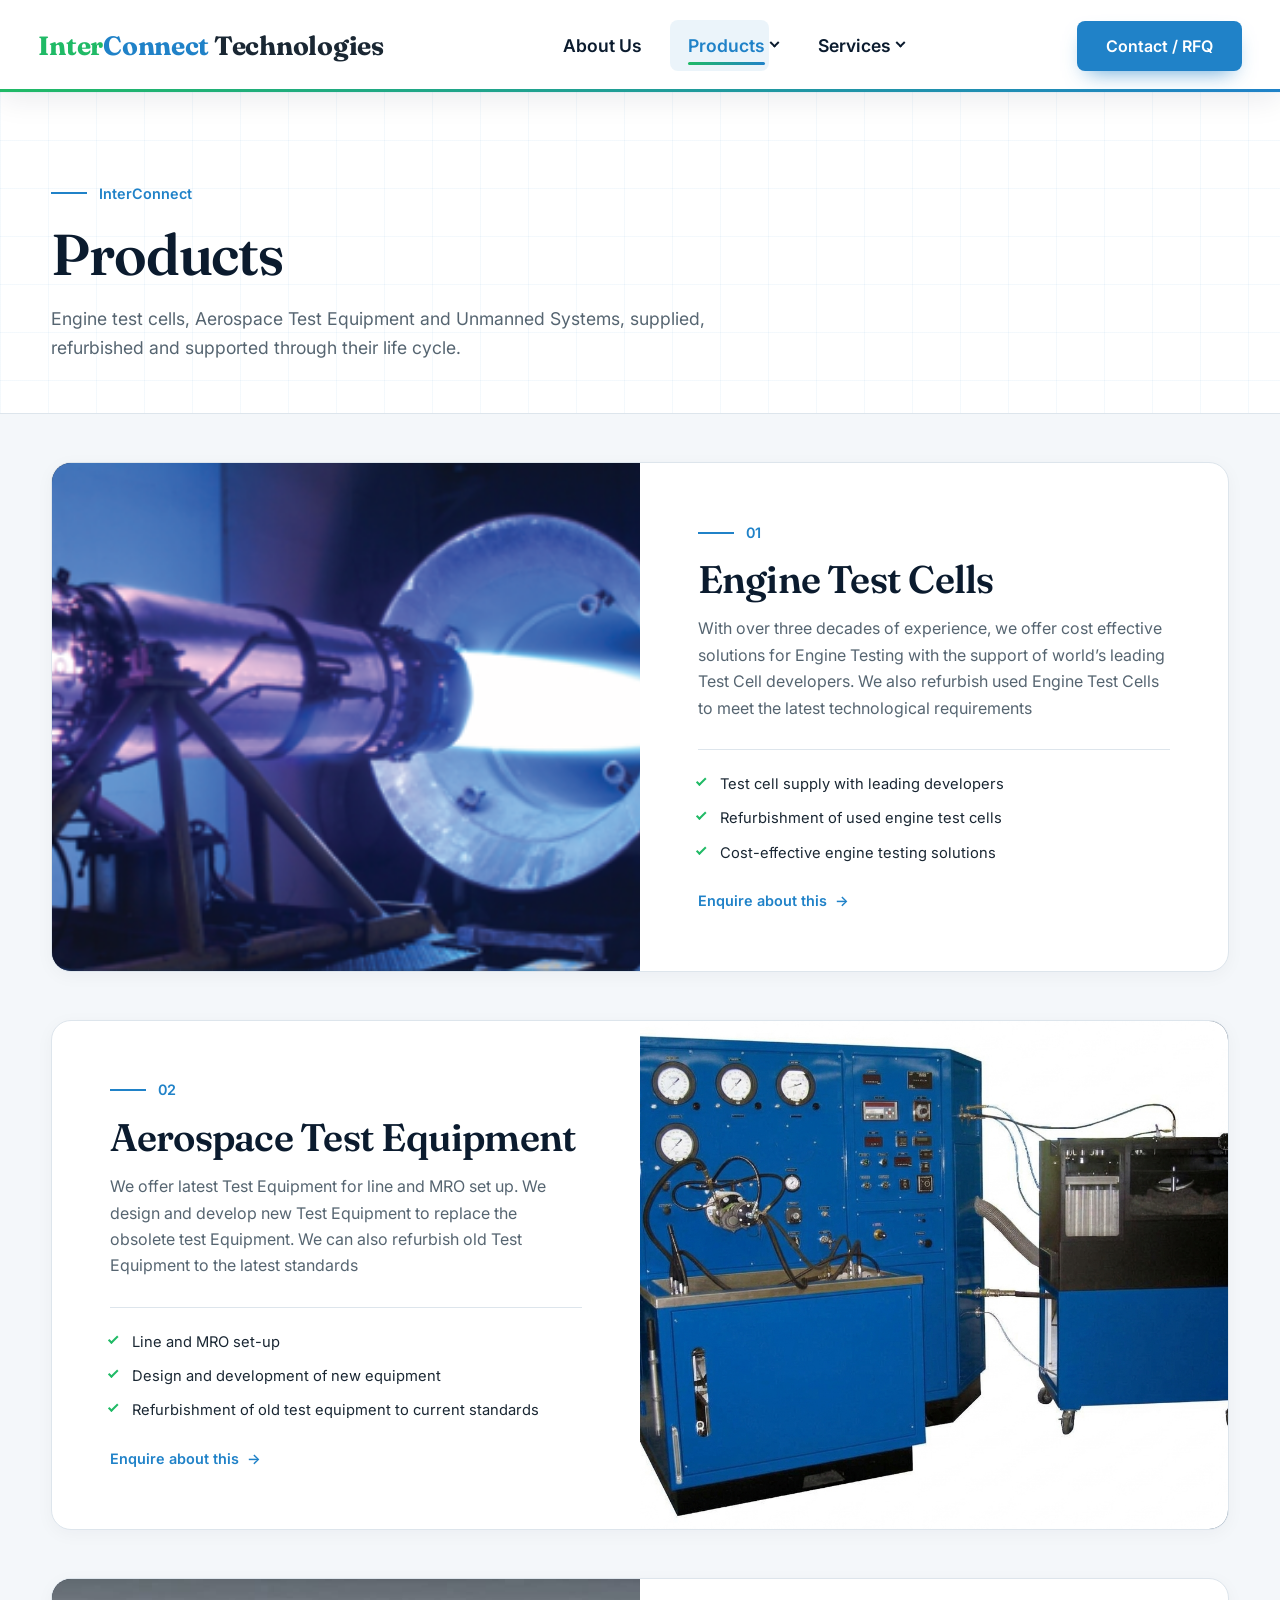
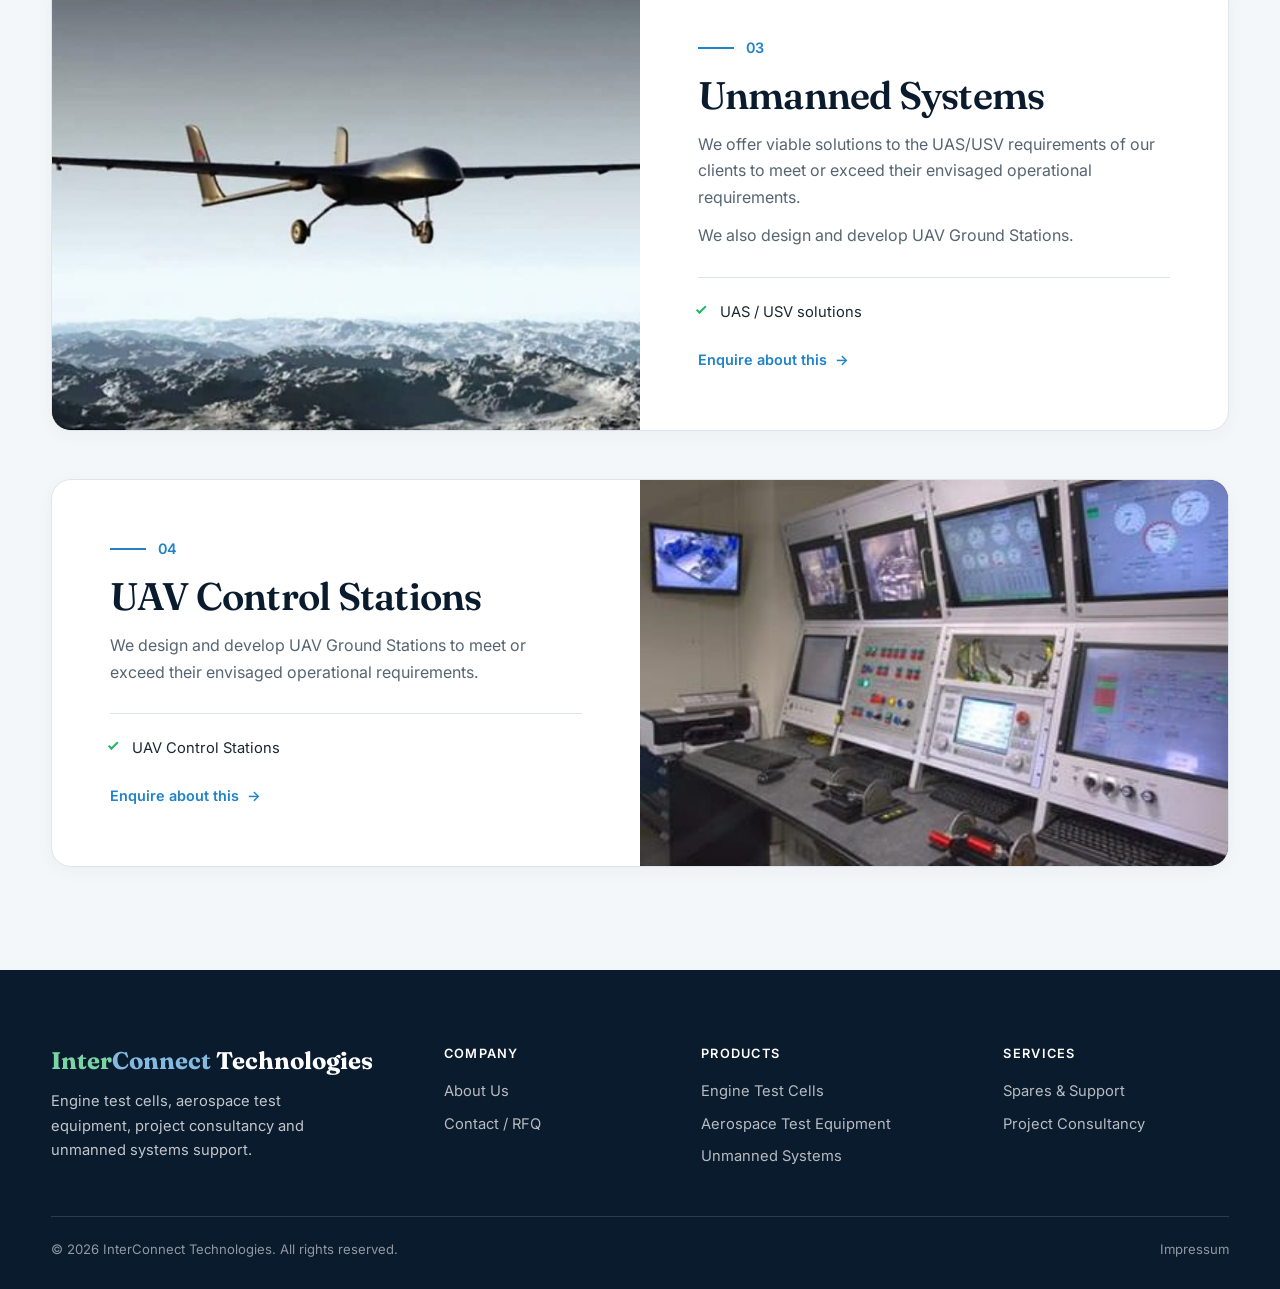
==== commit 7c701404: "git push new changes" ====
--- a/products.html
+++ b/products.html
@@ -10,7 +10,7 @@
     <link rel="preconnect" href="https://fonts.googleapis.com">
     <link rel="preconnect" href="https://fonts.gstatic.com" crossorigin>
     <link href="https://fonts.googleapis.com/css2?family=Fraunces:opsz,wght@9..144,500;9..144,600&family=Inter:wght@400;500;600;700&display=swap" rel="stylesheet">
-    <link rel="stylesheet" href="css/style.css?v=15">
+    <link rel="stylesheet" href="css/style.css?v=18">
 </head>
 <body>
     <nav class="navbar" aria-label="Main">
@@ -37,7 +37,7 @@
     <header class="page-head"><div class="container">
         <p class="overline">InterConnect</p>
         <h1>Products</h1>
-        <p>Engine test cells, aerospace test equipment and unmanned systems, supplied, refurbished and supported through their life cycle.</p>
+        <p>Engine test cells, Aerospace Test Equipment and Unmanned Systems, supplied, refurbished and supported through their life cycle.</p>
     </div></header>
     <main>
     <section class="feature container reveal" id="engine">
@@ -45,28 +45,39 @@
         <div>
             <p class="overline">01</p>
             <h2>Engine Test Cells</h2>
-            <p>Backed by more than three decades of engine testing experience, we deliver cost-effective engine test solutions in partnership with leading test cell developers, and refurbish used test cells for continued service.</p>
+            <p>With over three decades of experience, we offer cost effective solutions for Engine Testing with the support of world’s leading Test Cell developers. We also refurbish used Engine Test Cells to meet the latest technological requirements</p>
             <ul class="card-list"><li>Test cell supply with leading developers</li><li>Refurbishment of used engine test cells</li><li>Cost-effective engine testing solutions</li></ul>
             <a class="card-link" href="contact.html?type=requirement&amp;area=Engine%20Test%20Cells">Enquire about this <span aria-hidden="true">&rarr;</span></a>
         </div>
     </section>
     <section class="feature container reveal" id="equipment">
-        <div class="ph" data-label="Add image: Img/Fuel Tester- Staley.jpg"><img src="Img/Fuel Tester- Staley.jpg" alt="Aerospace Test Equipment" onerror="this.style.display='none'"></div>
+        <div class="ph" data-label="Add image: Img/Fuel Tester- Staley.jpg"><img src="Img/fueltesterblue.jpg" alt="Aerospace Test Equipment" onerror="this.style.display='none'"></div>
         <div>
             <p class="overline">02</p>
             <h2>Aerospace Test Equipment</h2>
-            <p>Current-generation test equipment for line and MRO set-up. We design and develop replacements for obsolete equipment and refurbish legacy units to the latest standards.</p>
-            <ul class="card-list"><li>Line and MRO set-up</li><li>Design and development of replacement equipment</li><li>Refurbishment to current standards</li></ul>
+            <p>We offer latest Test Equipment for line and MRO set up. We design and develop new Test Equipment to replace the obsolete test Equipment. We can also refurbish old Test Equipment to the latest standards</p>
+            <ul class="card-list"><li>Line and MRO set-up</li><li>Design and development of new equipment</li><li>Refurbishment of old test equipment to current standards</li></ul>
             <a class="card-link" href="contact.html?type=requirement&amp;area=Aerospace%20Test%20Equipment">Enquire about this <span aria-hidden="true">&rarr;</span></a>
         </div>
     </section>
     <section class="feature container reveal" id="unmanned">
-        <div class="ph" data-label="Add image: Img/Spying_quadcopter_(cropped).jpg"><img src="Img/Spying_quadcopter_(cropped).jpg" alt="Unmanned Systems" onerror="this.style.display='none'"></div>
+        <div class="ph" data-label="Add image: Img/fixed-wing-uav-for-mapping.jpg"><img src="Img/fixed-wing-uav-for-mapping.jpg" alt="Unmanned Systems" onerror="this.style.display='none'"></div>
         <div>
             <p class="overline">03</p>
             <h2>Unmanned Systems</h2>
-            <p>Solutions for UAS and USV requirements, matched to operational needs. Through trusted suppliers, we provide assured life cycle support to keep the fleet operationally viable.</p>
-            <ul class="card-list"><li>UAS / USV solutions</li><li>Trusted supplier network</li><li>Assured life cycle support</li></ul>
+            <p>We offer viable solutions to the UAS/USV requirements of our clients to meet or exceed their envisaged operational requirements.</p>
+            <p>We also design and develop UAV Ground Stations.</p>
+            <ul class="card-list"><li>UAS / USV solutions</li></ul>
+            <a class="card-link" href="contact.html?type=requirement&amp;area=Unmanned%20Systems%20%26%20Life%20Cycle">Enquire about this <span aria-hidden="true">&rarr;</span></a>
+        </div>
+    </section>
+    <section class="feature container reveal" id="uav-control">
+        <div class="ph" data-label="Add image: Img/Control Console IAC.jpg"><img src="Img/Control Console IAC.jpg" alt="UAV Control Stations" onerror="this.style.display='none'"></div>
+        <div>
+            <p class="overline">04</p>
+            <h2>UAV Control Stations</h2>
+            <p>We design and develop UAV Ground Stations to meet or exceed their envisaged operational requirements.</p>
+            <ul class="card-list"><li>UAV Control Stations</li></ul>
             <a class="card-link" href="contact.html?type=requirement&amp;area=Unmanned%20Systems%20%26%20Life%20Cycle">Enquire about this <span aria-hidden="true">&rarr;</span></a>
         </div>
     </section>
--- a/css/style.css
+++ b/css/style.css
@@ -497,4 +497,33 @@
 .car-btn .i-pause, .car-btn .i-play { fill: currentColor; stroke: none; }
 .car-btn .i-play { display: none; }
 .car-btn[aria-pressed="true"] .i-play { display: block; }
-.car-btn[aria-pressed="true"] .i-pause { display: none; }+.car-btn[aria-pressed="true"] .i-pause { display: none; }
+
+/* ===== Products / Services: feature blocks become cards (hover animation matches About Us) ===== */
+.feature { align-items: stretch; gap: 0; padding: 0; margin-top: clamp(28px, 4vw, 48px); background: var(--white); border: 1px solid var(--line); border-radius: 20px; overflow: hidden; box-shadow: 0 4px 18px rgba(11,27,46,.04); }
+main > .feature:last-child { margin-bottom: clamp(56px, 8vw, 110px); }
+.feature .ph { aspect-ratio: auto; min-height: 340px; border-radius: 0; }
+.feature > div:not(.ph) { align-self: center; padding: clamp(28px, 4.5vw, 64px); }
+.feature .ph::after { background: linear-gradient(to top, rgba(32,130,200,.55), transparent 65%); opacity: 0; transition: opacity .5s var(--ease); }
+
+/* Space between the description and the bullets */
+.feature .card-list { margin-top: 28px; padding-top: 22px; }
+.feature p:not(.overline) + p { margin-top: 12px; }
+
+/* Colour changes ease in with the card */
+.feature h2, .feature p, .feature .overline, .feature .card-link, .feature .card-list { transition: color .4s var(--ease), border-color .4s var(--ease); }
+.feature .overline::before { transition: background-color .4s var(--ease); }
+.feature .card-list li::before { transition: border-color .4s var(--ease); }
+
+/* Lift uses "translate" so it never fights the scroll-reveal "transform" */
+.feature, .js .feature.reveal { transition: opacity .8s var(--ease), transform .8s var(--ease), translate .5s var(--ease), background-color .45s var(--ease), border-color .45s var(--ease), box-shadow .55s var(--ease); transition-delay: 0s; }
+.feature:is(:hover, :focus-within) { transform: none; translate: 0 -8px; background: var(--teal); border-color: var(--teal); box-shadow: 0 32px 50px -26px rgba(32,130,200,.6); }
+.feature:is(:hover, :focus-within) .ph::after { opacity: 1; }
+.feature:is(:hover, :focus-within) .ph img { transform: scale(1.06); }
+.feature:is(:hover, :focus-within) h2, .feature:is(:hover, :focus-within) .card-link { color: #fff; }
+.feature:is(:hover, :focus-within) p:not(.overline) { color: rgba(255,255,255,.88); }
+.feature:is(:hover, :focus-within) .overline { color: rgba(255,255,255,.75); }
+.feature:is(:hover, :focus-within) .overline::before { background: rgba(255,255,255,.75); }
+.feature:is(:hover, :focus-within) .card-list { color: #fff; border-color: rgba(255,255,255,.22); }
+.feature:is(:hover, :focus-within) .card-list li::before { border-color: #fff; }
+@media (max-width: 800px) { .feature .ph { min-height: 0; aspect-ratio: 16 / 10; } }
